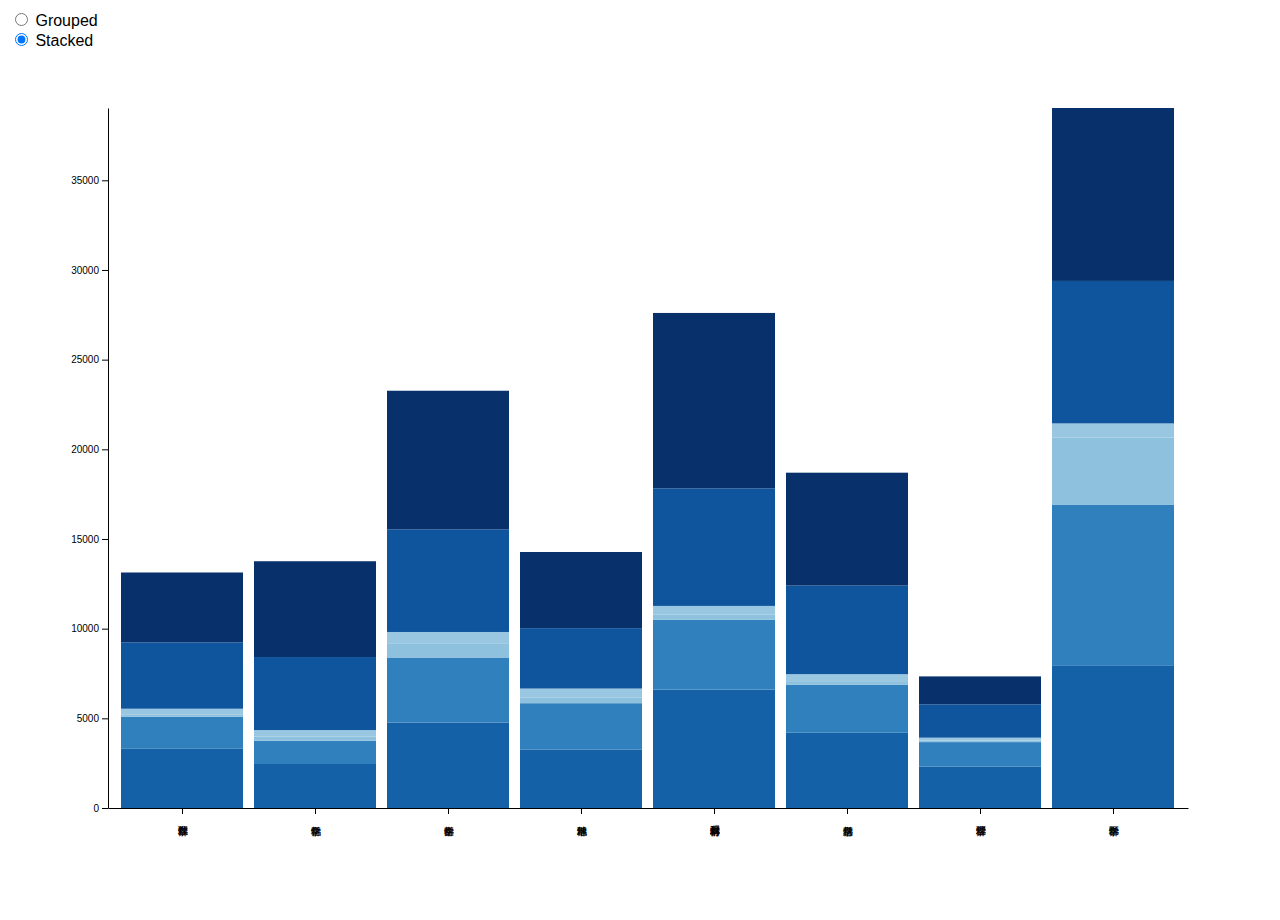
==== index.html @ 4181519b "new version" ====
<!DOCTYPE html>
<html>
<head>
    <title>Visualization Hello World</title>
    <link rel="stylesheet" type="text/css" href="mystyle.css">
</head>
<body>
  <form>
    <label><input type="radio" name="mode" value="grouped"> Grouped</label>
    <label><input type="radio" name="mode" value="stacked" checked> Stacked</label>
  </form>
  <svg width="500" height="600"></svg>
  <script src="./scripts/d3/d3-v5.12.0/d3.min.js"></script>
  <script src="./scripts/main.js" charset= "UTF-8"></script>
</body>
</html>
---- mystyle.css ----
.bar {
  fill: steelblue;
}

.bar:hover {
  fill: brown;
}

form {
  font-family: "Helvetica Neue", Helvetica, Arial, sans-serif;
  position: absolute;
  left: 10px;
  top: 10px;
}

label {
  display: block;
}

.vertical-text {
                 -webkit-writing-mode: vertical-rl;
                 writing-mode: vertical-rl;
               }
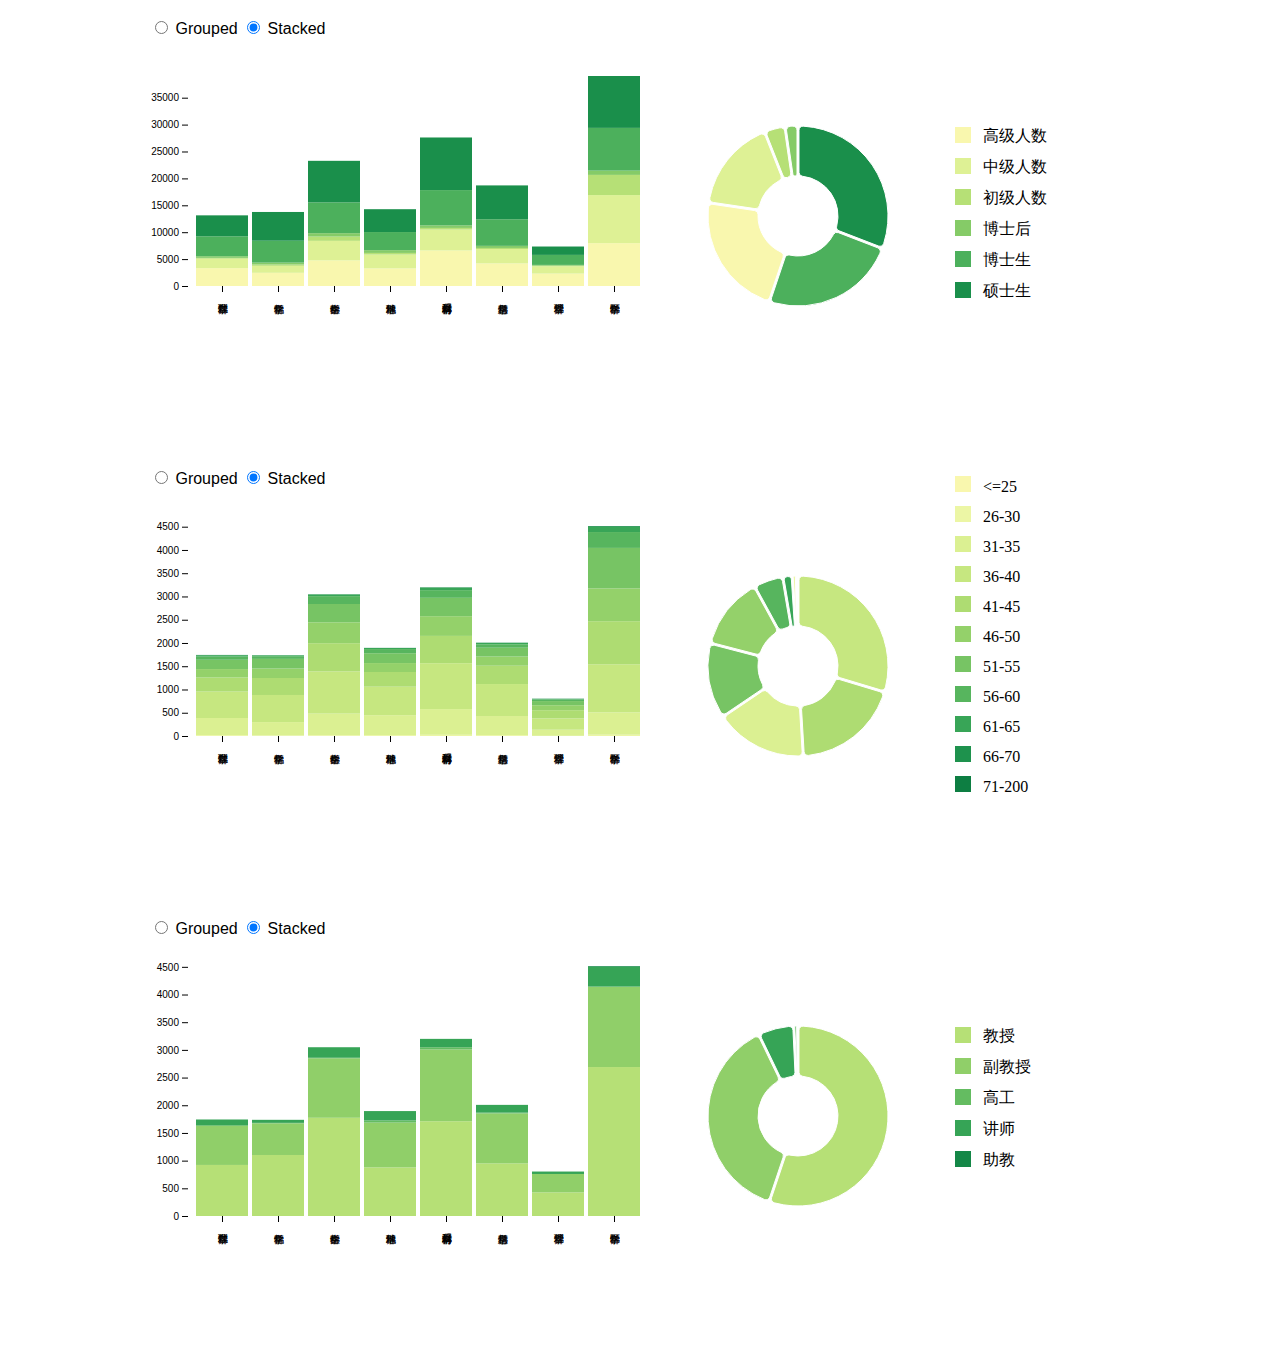
==== commit d1b8b1ef: "new version" ====
--- a/index.html
+++ b/index.html
@@ -1,16 +1,12 @@
-<!DOCTYPE html>
-<html>
-<head>
-    <title>Visualization Hello World</title>
-    <link rel="stylesheet" type="text/css" href="mystyle.css">
-</head>
-<body>
-  <form>
-    <label><input type="radio" name="mode" value="grouped"> Grouped</label>
-    <label><input type="radio" name="mode" value="stacked" checked> Stacked</label>
-  </form>
-  <svg width="500" height="600"></svg>
-  <script src="./scripts/d3/d3-v5.12.0/d3.min.js"></script>
-  <script src="./scripts/main.js" charset= "UTF-8"></script>
-</body>
-</html>
+<html>
+<head>
+
+</head>
+<body>
+<div align="center">
+<iframe src="table12.html"  width="1000" height="450" frameborder="0"></iframe>
+<iframe src="table11.html"  width="1000" height="450" frameborder="0"></iframe>
+<iframe src="table10.html"  width="1000" height="450" frameborder="0"></iframe>
+</div>
+</body>
+</html>
